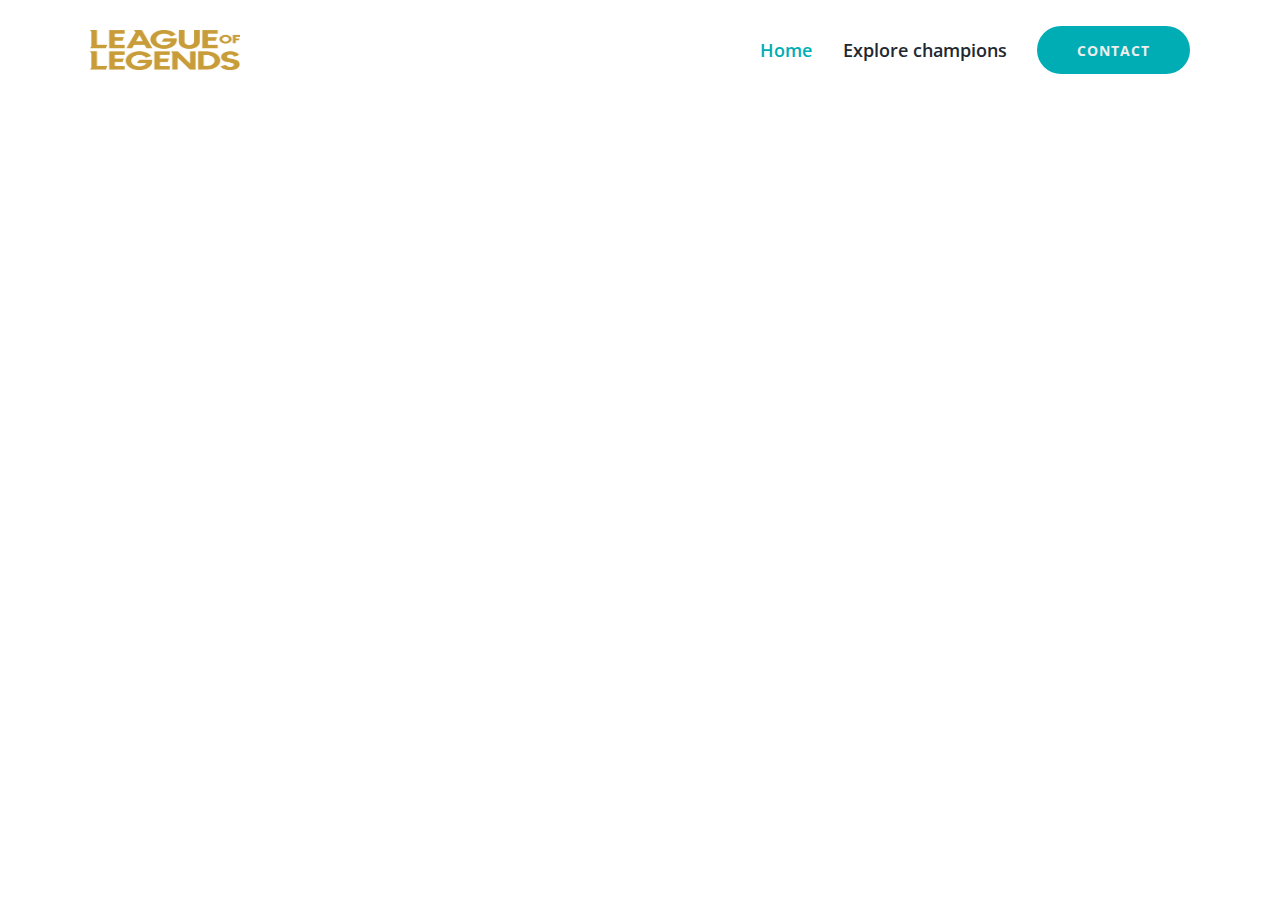
==== index.html @ bd79546c "Add bento-menu and animations" ====
<!DOCTYPE html>
<html lang="en">
  <head>
    <meta charset="UTF-8" />
    <meta http-equiv="X-UA-Compatible" content="IE=edge" />
    <meta name="viewport" content="width=device-width, initial-scale=1.0" />
    <title>League Project</title>
    <link rel="stylesheet" href="./styles.css" />
    <script src="./app.js"></script>
  </head>
  <body>
    <div class="flex flex-col">
      <header>
        <nav class="navbar content-wrapper justify-between items-center">
          <div class="logo">
            <img src="./assets/logo.png" alt="" class="logo" />
          </div>
          <div class="navlinks justify-between items-center">
            <a href="/" class="navlink router-link-active">Home</a>
            <a href="/champions" class="navlink">Explore champions</a>
            <a href="" class="btn-contact">Contact</a>
          </div>
          <div id="mobile-nav" onclick="toggleModal()">
            <div class="bento-menu">
              <div class="bento-dot"></div>
              <div class="bento-dot"></div>
              <div class="bento-dot"></div>
              <div class="bento-dot"></div>
              <div class="bento-dot"></div>
              <div class="bento-dot"></div>
              <div class="bento-dot"></div>
              <div class="bento-dot"></div>
              <div class="bento-dot"></div>
            </div>
            <div class="close-btn"></div>
            <div class="showMenu"></div>
          </div>
        </nav>
      </header>
    </div>
  </body>
</html>
---- styles.css ----
@import url("https://fonts.googleapis.com/css2?family=Open+Sans:wght@400;500;600;700&display=swap");

* {
  margin: 0;
  padding: 0;
  box-sizing: border-box;
  font-family: "Open Sans", sans-serif;
}

a {
  text-decoration: none;
}

.flex {
  display: flex;
}

.flex-col {
  flex-direction: column;
}

.justify-between {
  justify-content: space-between;
}

.items-center {
  align-items: center;
}

/* 

  NAVBAR

*/

.navbar {
  display: flex;
  align-items: center;
  padding: 0 3.125rem;
  font-size: 1.125rem;
  font-weight: 600;
  height: 6.25rem;
}

.content-wrapper {
  margin: 0 auto;
  width: 100%;
  max-width: 75rem;
  display: flex;
  flex-wrap: wrap;
}

.logo {
  height: 2.5rem;
  width: 9.375rem;
}

.navlinks {
  display: flex;
  width: 100%;
  max-width: 26.875rem;
}

.navlink {
  position: relative;
  color: #222831;
}

.navlink:after {
  content: "";
  position: absolute;
  bottom: -3px;
  right: 0;
  left: auto;
  width: 0;
  height: 3px;
  z-index: 2;
  transition: all 250ms cubic-bezier(0.694, 0.048, 0.335, 1);
  background-color: #222831;
}

.navlink:hover:after {
  width: 100%;
  left: 0;
}

.router-link-active {
  color: #00adb5;
}

.router-link-active:after {
  background-color: #00adb5;
}

.btn-contact {
  display: flex;
  align-items: center;
  cursor: pointer;
  height: 3rem;
  padding: 0.75rem 2.5rem;
  border: 2px #00adb5;
  border-radius: 3.125rem;
  color: #eee;
  background-color: #00adb5;
  font-size: 0.875rem;
  font-weight: 700;
  letter-spacing: 1px;
  text-transform: uppercase;
  transition: all 350ms ease;
}

.btn-contact:hover {
  background-color: #4dc5cb;
}

#mobile-nav {
  display: none;
}

.bento-menu {
  width: 1.75rem;
  height: 1.75rem;
  display: flex;
  flex-wrap: wrap;
  justify-content: space-between;
  box-sizing: content-box;
  padding: 5px;
  cursor: pointer;
}

.bento-dot {
  width: 0.5rem;
  height: 0.5rem;
  border-radius: 50%;
  background-color: #00adb5;
}

.show-anim-in {
  animation: rotateToOne-bento-dot 0.3s;
  opacity: 1;
  border-radius: 0;
}

@keyframes rotateToOne-bento-dot {
  to {
    opacity: 1;
    transform: rotate(0deg) scale(1);
  }

  80% {
    opacity: 0.8;
    transform: rotate(180deg) scale(0.8);
  }

  60% {
    opacity: 0.6;
    transform: rotate(1turn) scale(0.6);
  }

  40% {
    opacity: 0.4;
    transform: rotate(540deg) scale(0.4);
  }

  20% {
    opacity: 0.2;
    transform: rotate(2turn) scale(0.2);
  }

  0% {
    opacity: 0;
    transform: rotate(900deg) scale(0);
  }
}

.hide-anim-out {
  animation: rotateToZero-bento-dot 0.3s;
  opacity: 0;
  border-radius: 50%;
}

@keyframes rotateToZero-bento-dot {
  0% {
    opacity: 1;
    transform: rotate(0deg) scale(1);
  }

  20% {
    opacity: 0.8;
    transform: rotate(180deg) scale(0.8);
  }

  40% {
    opacity: 0.6;
    transform: rotate(1turn) scale(0.6);
  }

  60% {
    opacity: 0.4;
    transform: rotate(540deg) scale(0.4);
  }

  80% {
    opacity: 0.2;
    transform: rotate(2turn) scale(0.2);
  }

  to {
    opacity: 0;
    transform: rotate(900deg) scale(0);
  }
}

@media (max-width: 750px) {
  .navlinks {
    display: none;
  }

  #mobile-nav {
    display: block;
  }
}
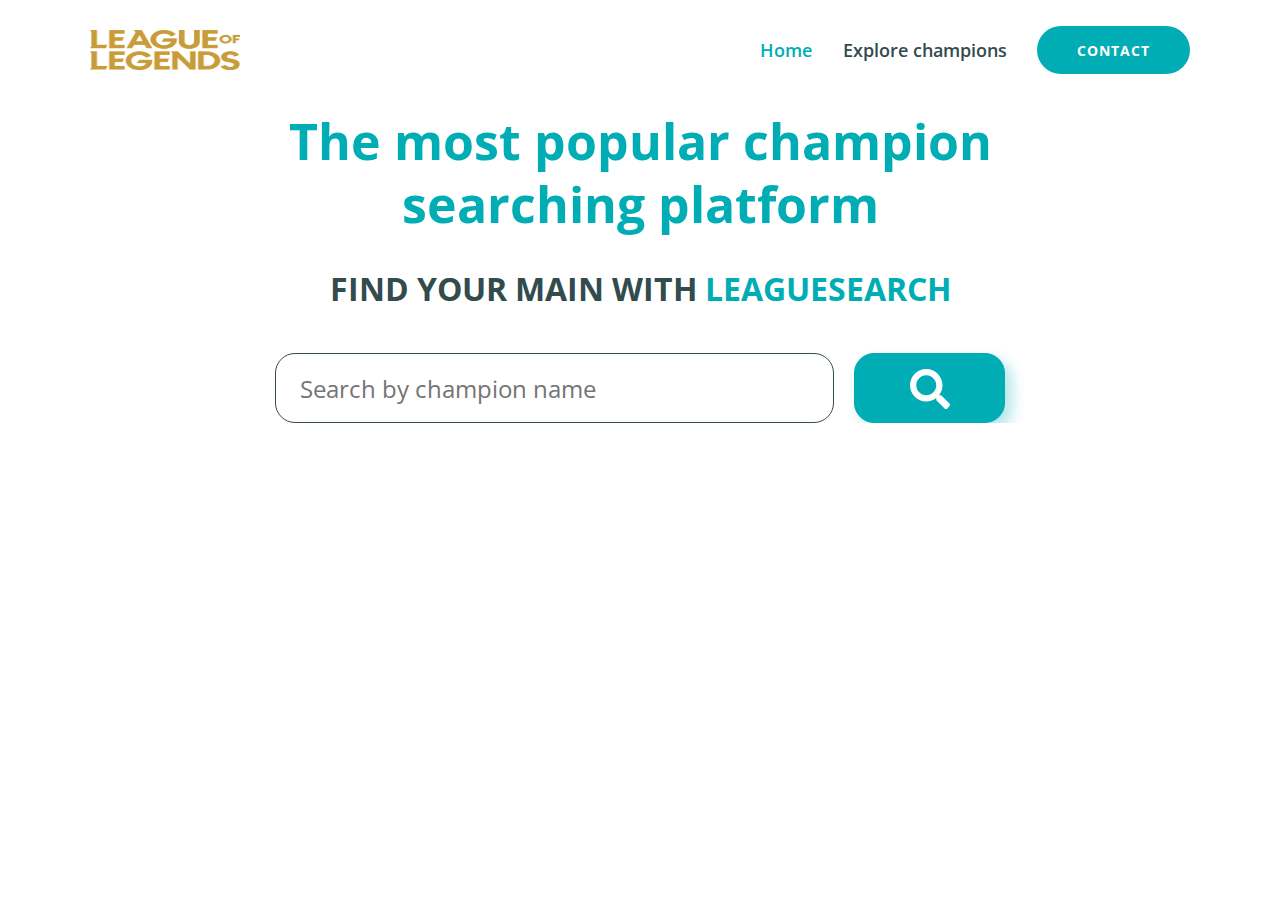
==== commit 5ca704ba: "Add landing header section" ====
--- a/index.html
+++ b/index.html
@@ -33,10 +33,78 @@
               <div class="bento-dot"></div>
             </div>
             <div class="close-btn"></div>
-            <div class="showMenu"></div>
+            <div class="showMenu">
+              <a
+                href="/"
+                class="link router-link-exact-active router-link-active"
+                >Home</a
+              >
+              <a href="/explore-champions" class="link">Explore Champions</a>
+              <a
+                href="/"
+                class="link router-link-exact-active router-link-active"
+                >Contact</a
+              >
+            </div>
           </div>
         </nav>
       </header>
+
+      <section id="landing-page">
+        <div
+          class="content-wrapper flex-col items-center justify-between relative"
+        >
+          <div
+            class="flex flex-col items-center"
+            style="z-index: 10; background-color: #fff"
+          >
+            <div class="w-full">
+              <div class="landing__title--animation">
+                <h1 class="landing__title">
+                  The most popular champion searching platform
+                </h1>
+              </div>
+            </div>
+            <div class="w-full">
+              <div class="landing__sub-title--animation">
+                <h2 class="landing__sub-title">
+                  Find your main with
+                  <span style="color: #00adb5">LeagueSearch</span>
+                </h2>
+              </div>
+            </div>
+            <div class="w-full">
+              <div class="landing__input--animation">
+                <div class="input-wrapper">
+                  <input
+                    type="text"
+                    placeholder="Search by champion name"
+                    class="landing__input"
+                  />
+                  <button class="btn-search not-loading">
+                    <svg
+                      aria-hidden="true"
+                      focusable="false"
+                      data-prefix="fas"
+                      data-icon="search"
+                      role="img"
+                      xmlns="http://www.w3.org/2000/svg"
+                      viewBox="0 0 512 512"
+                      class="search-icon"
+                    >
+                      <path
+                        fill="currentColor"
+                        d="M505 442.7L405.3 343c-4.5-4.5-10.6-7-17-7H372c27.6-35.3 44-79.7 44-128C416 93.1 322.9 0 208 0S0 93.1 0 208s93.1 208 208 208c48.3 0 92.7-16.4 128-44v16.3c0 6.4 2.5 12.5 7 17l99.7 99.7c9.4 9.4 24.6 9.4 33.9 0l28.3-28.3c9.4-9.4 9.4-24.6.1-34zM208 336c-70.7 0-128-57.2-128-128 0-70.7 57.2-128 128-128 70.7 0 128 57.2 128 128 0 70.7-57.2 128-128 128z"
+                      ></path>
+                    </svg>
+                  </button>
+                </div>
+              </div>
+            </div>
+          </div>
+          
+        </div>
+      </section>
     </div>
   </body>
 </html>
--- a/styles.css
+++ b/styles.css
@@ -27,6 +27,14 @@
   align-items: center;
 }
 
+.relative {
+  position: relative;
+}
+
+.w-full {
+  width: 100%;
+}
+
 /* 
 
   NAVBAR
@@ -36,34 +44,34 @@
 .navbar {
   display: flex;
   align-items: center;
-  padding: 0 3.125rem;
-  font-size: 1.125rem;
+  padding: 0 50px;
+  font-size: 18px;
   font-weight: 600;
-  height: 6.25rem;
+  height: 100px;
 }
 
 .content-wrapper {
   margin: 0 auto;
   width: 100%;
-  max-width: 75rem;
+  max-width: 1200px;
   display: flex;
   flex-wrap: wrap;
 }
 
 .logo {
-  height: 2.5rem;
-  width: 9.375rem;
+  height: 40px;
+  width: 150px;
 }
 
 .navlinks {
   display: flex;
   width: 100%;
-  max-width: 26.875rem;
+  max-width: 430px;
 }
 
 .navlink {
   position: relative;
-  color: #222831;
+  color: #324b4d;
 }
 
 .navlink:after {
@@ -76,7 +84,7 @@
   height: 3px;
   z-index: 2;
   transition: all 250ms cubic-bezier(0.694, 0.048, 0.335, 1);
-  background-color: #222831;
+  background-color: #324b4d;
 }
 
 .navlink:hover:after {
@@ -97,12 +105,12 @@
   align-items: center;
   cursor: pointer;
   height: 3rem;
-  padding: 0.75rem 2.5rem;
+  padding: 12px 40px;
   border: 2px #00adb5;
-  border-radius: 3.125rem;
-  color: #eee;
+  border-radius: 50px;
+  color: #fff;
   background-color: #00adb5;
-  font-size: 0.875rem;
+  font-size: 14px;
   font-weight: 700;
   letter-spacing: 1px;
   text-transform: uppercase;
@@ -115,11 +123,12 @@
 
 #mobile-nav {
   display: none;
+  position: relative;
 }
 
 .bento-menu {
-  width: 1.75rem;
-  height: 1.75rem;
+  width: 28px;
+  height: 28px;
   display: flex;
   flex-wrap: wrap;
   justify-content: space-between;
@@ -129,8 +138,8 @@
 }
 
 .bento-dot {
-  width: 0.5rem;
-  height: 0.5rem;
+  width: 8px;
+  height: 8px;
   border-radius: 50%;
   background-color: #00adb5;
 }
@@ -211,6 +220,207 @@
   }
 }
 
+.close-btn {
+  pointer-events: auto;
+  position: absolute;
+  top: 0;
+  left: 0;
+  width: 38px;
+  height: 38px;
+  background-color: transparent;
+  z-index: 2000;
+  cursor: pointer;
+}
+
+.close-btn.show:before,
+.close-btn.show:after {
+  width: 24px;
+}
+
+.close-btn:before {
+  transform: translate(-50%, -50%) rotate(45deg);
+  transition: all 0.25s ease-in-out 0.18s;
+}
+
+.close-btn:after {
+  transform: translate(-50%, -50%) rotate(-45deg);
+  transition: all 0.25s ease-in-out 0.43s;
+}
+
+.close-btn:before,
+.close-btn:after {
+  content: "";
+  position: absolute;
+  height: 2px;
+  width: 0;
+  top: 50%;
+  left: 50%;
+  background-color: #00adb5;
+}
+
+.showMenu {
+  transform: translateX(100%);
+  opacity: 0;
+  position: fixed;
+  width: 100%;
+  height: 100vh;
+  top: 0;
+  left: 0;
+  z-index: 1005;
+  background-color: hsla(0, 0%, 100%, 0.95);
+  transition: all 0.4s ease;
+  display: flex;
+  flex-direction: column;
+  justify-content: center;
+}
+
+.showMenu.active {
+  transform: translateX(0);
+  opacity: 1;
+}
+
+.showMenu {
+  position: fixed;
+  width: 100%;
+  height: 100vh;
+  top: 0;
+  left: 0;
+  z-index: 1005;
+  background-color: hsla(0, 0%, 100%, 0.95);
+  transition: all 0.4s ease;
+  display: flex;
+  flex-direction: column;
+  justify-content: center;
+}
+
+.link {
+  color: #00adb5;
+  text-align: center;
+  font-size: 30px;
+  margin-bottom: 60px;
+  padding: 16px 0;
+  position: relative;
+}
+
+/* 
+
+  LANDING PAGE
+
+*/
+
+#landing-page {
+  max-width: 100vw;
+  padding: 10px 20px 0 20px;
+  overflow: hidden;
+  display: flex;
+  flex: 1;
+}
+
+.landing__title {
+  font-size: 58px;
+  max-width: 730px;
+  font-weight: 700;
+  line-height: 1.25;
+  color: #00adb5;
+  text-align: center;
+  margin-bottom: 30px;
+}
+
+.landing__sub-title {
+  font-size: 32px;
+  font-weight: 700;
+  line-height: 1.5;
+  color: #324b4d;
+  text-transform: uppercase;
+  margin-bottom: 80px;
+  text-align: center;
+}
+
+.landing__title--animation,
+.landing__sub-title--animation,
+.landing__input--animation {
+  animation-duration: 1500ms;
+  transition-duration: 1500ms;
+  width: 100%;
+}
+
+.landing__title--animation {
+  animation-delay: 300ms;
+  transition-delay: 300ms;
+}
+
+.landing__sub-title--animation {
+  animation-delay: 600ms;
+  transition-delay: 600ms;
+}
+
+.landing__input--animation {
+  animation-delay: 1100ms;
+  transition-delay: 1100ms;
+}
+
+.input-wrapper {
+  width: 100%;
+  position: relative;
+  display: flex;
+  justify-content: center;
+}
+
+.landing__input {
+  background-color: #fff;
+  border-radius: 20px;
+  border: 1px solid #324b4d;
+  color: #324b4d;
+  display: inline-block;
+  height: 4.375rem;
+  line-height: 40px;
+  outline: none;
+  padding: 0 16px;
+  transition: border-color 0.2s cubic-bezier(0.645, 0.045, 0.355, 1);
+  width: 100%;
+  font-size: 24px;
+  padding-left: 24px;
+}
+
+.btn-search {
+  width: 200px;
+  margin-left: 20px;
+  font-size: 40px;
+  color: #fff;
+  border-radius: 20px;
+  transition: all 250ms ease;
+}
+
+.not-loading {
+  border: 1px solid #00adb5;
+  background-color: #00adb5;
+  box-shadow: 7px 7px 14px rgb(0 173 181 / 30%);
+  cursor: pointer;
+}
+
+.search-icon {
+  overflow: visible;
+  width: 1em;
+  display: inline-block;
+  font-size: inherit;
+  height: 1em;
+  vertical-align: -0.125em;
+}
+
+@media (max-height: 1200px) {
+  #landing-page {
+    max-height: none;
+  }
+
+  .landing__title {
+    font-size: 50px;
+  }
+
+  .landing__sub-title {
+    margin-bottom: 40px;
+  }
+}
+
 @media (max-width: 750px) {
   .navlinks {
     display: none;
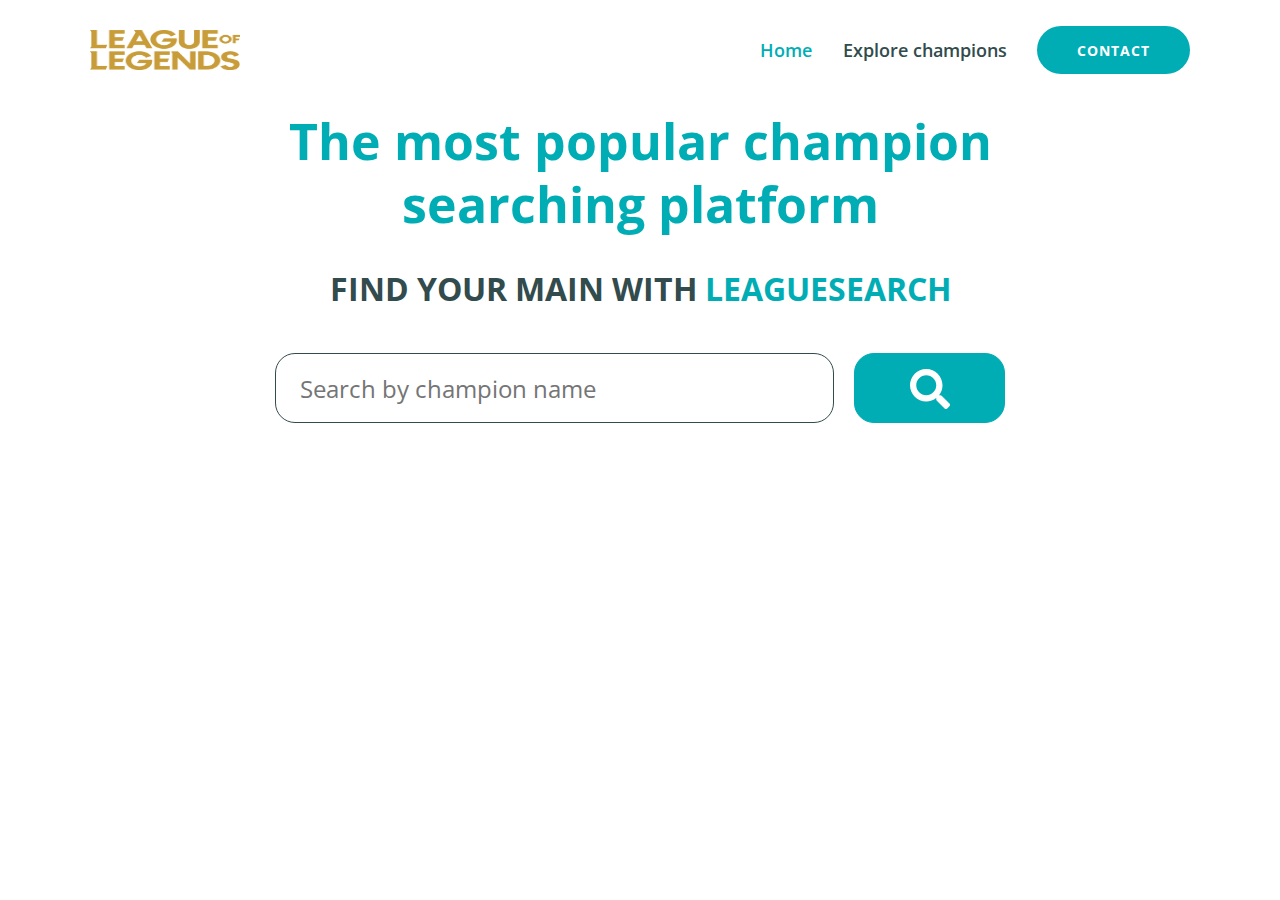
==== commit 976a85a6: "Add details & animations to input/search" ====
--- a/index.html
+++ b/index.html
@@ -81,7 +81,10 @@
                     placeholder="Search by champion name"
                     class="landing__input"
                   />
-                  <button class="btn-search not-loading">
+                  <button
+                    class="btn-search not-loading"
+                    onclick="toggleLoading()"
+                  >
                     <svg
                       aria-hidden="true"
                       focusable="false"
@@ -97,12 +100,30 @@
                         d="M505 442.7L405.3 343c-4.5-4.5-10.6-7-17-7H372c27.6-35.3 44-79.7 44-128C416 93.1 322.9 0 208 0S0 93.1 0 208s93.1 208 208 208c48.3 0 92.7-16.4 128-44v16.3c0 6.4 2.5 12.5 7 17l99.7 99.7c9.4 9.4 24.6 9.4 33.9 0l28.3-28.3c9.4-9.4 9.4-24.6.1-34zM208 336c-70.7 0-128-57.2-128-128 0-70.7 57.2-128 128-128 70.7 0 128 57.2 128 128 0 70.7-57.2 128-128 128z"
                       ></path>
                     </svg>
+                    <svg
+                      data-v-cf78a876=""
+                      data-v-2a11e7ca=""
+                      aria-hidden="true"
+                      focusable="false"
+                      data-prefix="fas"
+                      data-icon="spinner"
+                      role="img"
+                      xmlns="http://www.w3.org/2000/svg"
+                      viewBox="0 0 512 512"
+                      class="loading-icon"
+                    >
+                      <path
+                        data-v-cf78a876=""
+                        fill="currentColor"
+                        d="M304 48c0 26.51-21.49 48-48 48s-48-21.49-48-48 21.49-48 48-48 48 21.49 48 48zm-48 368c-26.51 0-48 21.49-48 48s21.49 48 48 48 48-21.49 48-48-21.49-48-48-48zm208-208c-26.51 0-48 21.49-48 48s21.49 48 48 48 48-21.49 48-48-21.49-48-48-48zM96 256c0-26.51-21.49-48-48-48S0 229.49 0 256s21.49 48 48 48 48-21.49 48-48zm12.922 99.078c-26.51 0-48 21.49-48 48s21.49 48 48 48 48-21.49 48-48c0-26.509-21.491-48-48-48zm294.156 0c-26.51 0-48 21.49-48 48s21.49 48 48 48 48-21.49 48-48c0-26.509-21.49-48-48-48zM108.922 60.922c-26.51 0-48 21.49-48 48s21.49 48 48 48 48-21.49 48-48-21.491-48-48-48z"
+                        class=""
+                      ></path>
+                    </svg>
                   </button>
                 </div>
               </div>
             </div>
           </div>
-          
         </div>
       </section>
     </div>
--- a/styles.css
+++ b/styles.css
@@ -9,6 +9,11 @@
 
 a {
   text-decoration: none;
+}
+
+::selection {
+  background: #9696d8;
+  color: #fff;
 }
 
 .flex {
@@ -336,27 +341,39 @@
   text-align: center;
 }
 
-.landing__title--animation,
-.landing__sub-title--animation,
+.landing__title--animation {
+  animation: fade-up 1500ms 300ms backwards;
+  width: 100%;
+}
+
+.landing__sub-title--animation {
+  animation: fade-up 1500ms 600ms backwards;
+  width: 100%;
+}
+
 .landing__input--animation {
-  animation-duration: 1500ms;
-  transition-duration: 1500ms;
-  width: 100%;
-}
-
-.landing__title--animation {
-  animation-delay: 300ms;
-  transition-delay: 300ms;
-}
-
-.landing__sub-title--animation {
-  animation-delay: 600ms;
-  transition-delay: 600ms;
-}
-
-.landing__input--animation {
-  animation-delay: 1100ms;
-  transition-delay: 1100ms;
+  animation: fade-in 1500ms 1100ms backwards;
+  width: 100%;
+}
+
+@keyframes fade-up {
+  0% {
+    opacity: 0;
+    transform: translateY(80px);
+  }
+  100% {
+    opacity: 1;
+    transform: translateY(0);
+  }
+}
+
+@keyframes fade-in {
+  0% {
+    opacity: 0;
+  }
+  100% {
+    opacity: 1;
+  }
 }
 
 .input-wrapper {
@@ -376,10 +393,13 @@
   line-height: 40px;
   outline: none;
   padding: 0 16px;
-  transition: border-color 0.2s cubic-bezier(0.645, 0.045, 0.355, 1);
   width: 100%;
   font-size: 24px;
   padding-left: 24px;
+}
+
+.landing__input:focus {
+  border: 2px solid #00adb5;
 }
 
 .btn-search {
@@ -391,22 +411,61 @@
   transition: all 250ms ease;
 }
 
+.btn-search:active {
+  transform: scale(0.95);
+}
+
 .not-loading {
   border: 1px solid #00adb5;
   background-color: #00adb5;
-  box-shadow: 7px 7px 14px rgb(0 173 181 / 30%);
   cursor: pointer;
 }
 
-.search-icon {
+.not-loading:hover {
+  border: 1px solid #9696d8;
+  background-color: #9696d8;
+}
+
+.loading {
+  background-color: #324b4d;
+  cursor: no-drop;
+}
+
+.loading:hover {
+  background-color: #000;
+}
+
+.search-icon,
+.loading-icon {
   overflow: visible;
   width: 1em;
-  display: inline-block;
+  display: none;
   font-size: inherit;
   height: 1em;
   vertical-align: -0.125em;
 }
 
+.not-loading .search-icon {
+  display: inline-block;
+}
+
+.loading .loading-icon {
+  display: inline-block;
+}
+
+.loading-icon {
+  animation: rotate-spinner 1s linear infinite;
+}
+
+@keyframes rotate-spinner {
+  0% {
+    transform: rotate(0deg);
+  }
+  to {
+    transform: rotate(1turn);
+  }
+}
+
 @media (max-height: 1200px) {
   #landing-page {
     max-height: none;
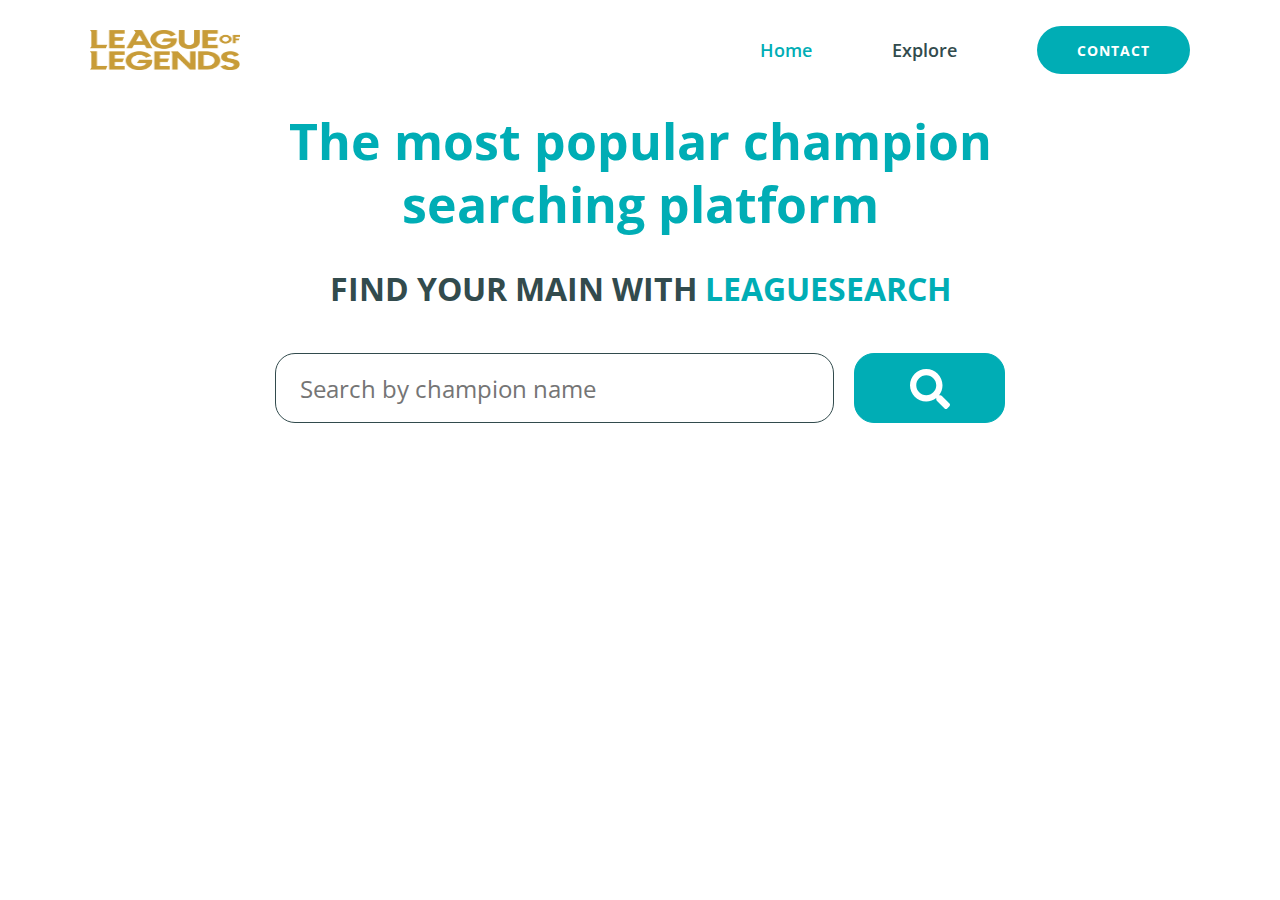
==== commit 4864c2c8: "Fetch data & start building Explore page" ====
--- a/index.html
+++ b/index.html
@@ -4,7 +4,7 @@
     <meta charset="UTF-8" />
     <meta http-equiv="X-UA-Compatible" content="IE=edge" />
     <meta name="viewport" content="width=device-width, initial-scale=1.0" />
-    <title>League Project</title>
+    <title>LeagueSearch | Explore League of Legends Champions</title>
     <link rel="stylesheet" href="./styles.css" />
     <script src="./app.js"></script>
   </head>
@@ -17,8 +17,8 @@
           </div>
           <div class="navlinks justify-between items-center">
             <a href="/" class="navlink router-link-active">Home</a>
-            <a href="/champions" class="navlink">Explore champions</a>
-            <a href="" class="btn-contact">Contact</a>
+            <a href="explore.html" class="navlink">Explore</a>
+            <a href="" class="btn-contact" onclick="contactAlert()">Contact</a>
           </div>
           <div id="mobile-nav" onclick="toggleModal()">
             <div class="bento-menu">
--- a/styles.css
+++ b/styles.css
@@ -24,6 +24,10 @@
   flex-direction: column;
 }
 
+.flex-1 {
+  flex: 1 1 0%;
+}
+
 .justify-between {
   justify-content: space-between;
 }
@@ -40,9 +44,18 @@
   width: 100%;
 }
 
+.content-wrapper,
+.explore__content-wrapper {
+  margin: 0 auto;
+  width: 100%;
+  max-width: 1200px;
+  display: flex;
+  flex-wrap: wrap;
+}
+
 /* 
 
-  NAVBAR
+NAVBAR
 
 */
 
@@ -53,14 +66,6 @@
   font-size: 18px;
   font-weight: 600;
   height: 100px;
-}
-
-.content-wrapper {
-  margin: 0 auto;
-  width: 100%;
-  max-width: 1200px;
-  display: flex;
-  flex-wrap: wrap;
 }
 
 .logo {
@@ -489,3 +494,53 @@
     display: block;
   }
 }
+
+/* 
+
+  EXPLORE
+
+*/
+
+#app {
+  min-height: 100vh;
+  display: flex;
+  flex-direction: column;
+}
+
+.explore__navbar {
+  height: 326px;
+  padding: 40px 15px;
+  background-color: gray;
+  align-items: center;
+  position: relative;
+  font-size: 18px;
+  font-weight: 600;
+}
+
+.explore__content-wrapper {
+  margin-top: -20px;
+  z-index: 1005;
+}
+
+.explore__navlink {
+  position: relative;
+  color: #fff;
+}
+
+.explore__navlink:after {
+  content: "";
+  position: absolute;
+  bottom: -3px;
+  right: 0;
+  left: auto;
+  width: 0;
+  height: 3px;
+  z-index: 2;
+  transition: all 250ms cubic-bezier(0.694, 0.048, 0.335, 1);
+  background-color: #fff;
+}
+
+.explore__navlink:hover:after {
+  width: 100%;
+  left: 0;
+}
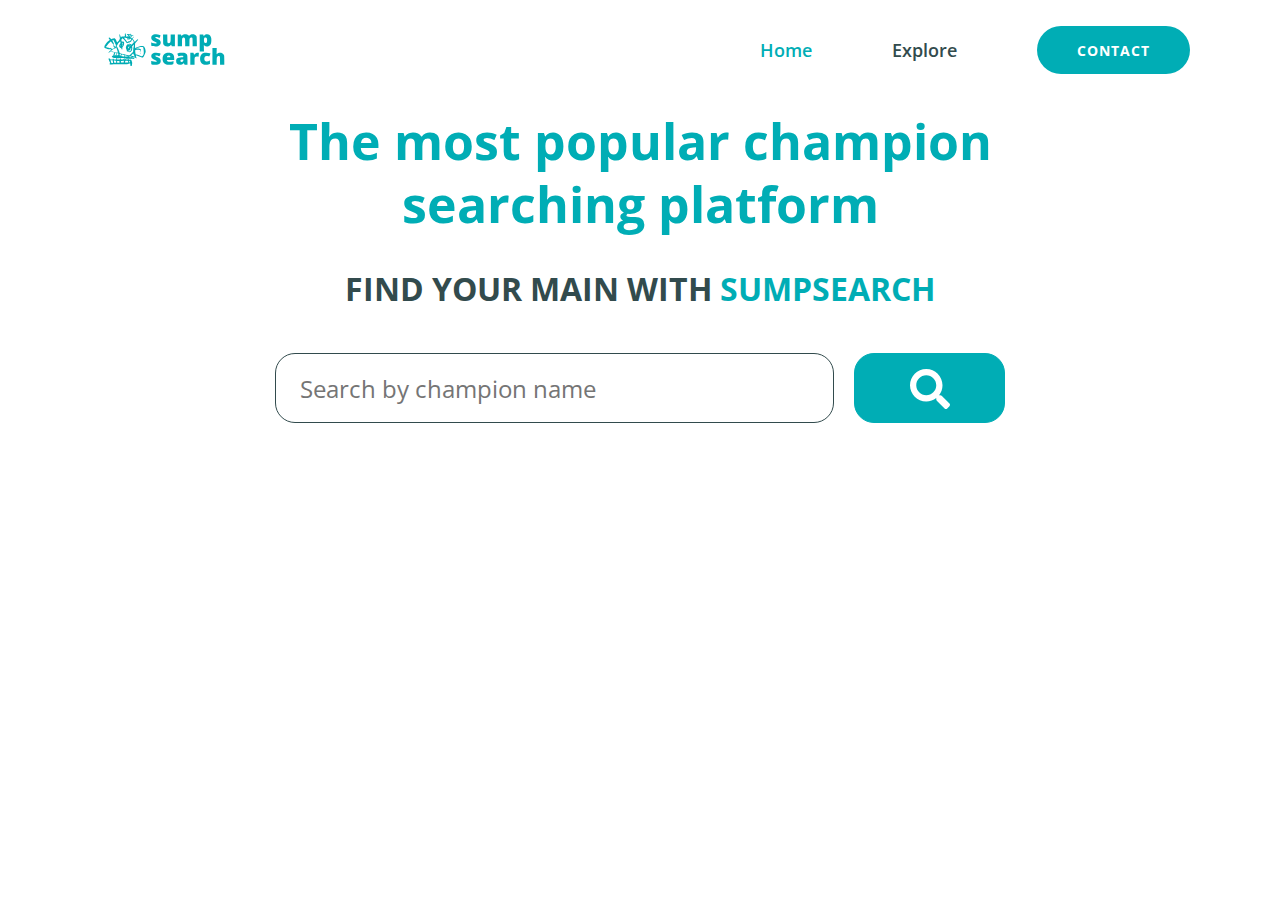
==== commit eb7d2e85: "Update logo" ====
--- a/index.html
+++ b/index.html
@@ -4,7 +4,7 @@
     <meta charset="UTF-8" />
     <meta http-equiv="X-UA-Compatible" content="IE=edge" />
     <meta name="viewport" content="width=device-width, initial-scale=1.0" />
-    <title>LeagueSearch | Explore League of Legends Champions</title>
+    <title>SumpSearch | Explore League of Legends Champions</title>
     <link rel="stylesheet" href="./styles.css" />
     <script src="./app.js"></script>
   </head>
@@ -13,7 +13,7 @@
       <header>
         <nav class="navbar content-wrapper justify-between items-center">
           <div class="logo">
-            <img src="./assets/logo.png" alt="" class="logo" />
+            <img src="./assets/sumpsearch-logo.svg" alt="" class="logo" />
           </div>
           <div class="navlinks justify-between items-center">
             <a href="/" class="navlink router-link-active">Home</a>
@@ -39,7 +39,7 @@
                 class="link router-link-exact-active router-link-active"
                 >Home</a
               >
-              <a href="/explore-champions" class="link">Explore Champions</a>
+              <a href="explore.html" class="link">Explore Champions</a>
               <a
                 href="/"
                 class="link router-link-exact-active router-link-active"
@@ -69,7 +69,7 @@
               <div class="landing__sub-title--animation">
                 <h2 class="landing__sub-title">
                   Find your main with
-                  <span style="color: #00adb5">LeagueSearch</span>
+                  <span style="color: #00adb5">SumpSearch</span>
                 </h2>
               </div>
             </div>
--- a/styles.css
+++ b/styles.css
@@ -51,6 +51,7 @@
   max-width: 1200px;
   display: flex;
   flex-wrap: wrap;
+  z-index: 2;
 }
 
 /* 
@@ -71,6 +72,8 @@
 .logo {
   height: 40px;
   width: 150px;
+  filter: brightness(0) saturate(100%) invert(46%) sepia(51%) saturate(4001%)
+    hue-rotate(153deg) brightness(100%) contrast(101%);
 }
 
 .navlinks {
@@ -471,30 +474,6 @@
   }
 }
 
-@media (max-height: 1200px) {
-  #landing-page {
-    max-height: none;
-  }
-
-  .landing__title {
-    font-size: 50px;
-  }
-
-  .landing__sub-title {
-    margin-bottom: 40px;
-  }
-}
-
-@media (max-width: 750px) {
-  .navlinks {
-    display: none;
-  }
-
-  #mobile-nav {
-    display: block;
-  }
-}
-
 /* 
 
   EXPLORE
@@ -544,3 +523,148 @@
   width: 100%;
   left: 0;
 }
+
+.explore__bento-dot {
+  width: 8px;
+  height: 8px;
+  border-radius: 50%;
+  background-color: #fff;
+}
+
+.explore__title {
+  font-weight: 500;
+  letter-spacing: 2px;
+  text-align: center;
+  letter-spacing: 0.1em;
+  font-size: 45px;
+  max-width: 1000px;
+  margin-bottom: 40px;
+  color: #fff;
+}
+
+.explore__input-wrapper {
+  width: 100%;
+  max-width: 600px;
+  position: relative;
+  border-radius: 50px;
+  overflow: hidden;
+}
+
+.explore__input {
+  color: rgba(0, 0, 0, 0.87);
+  width: 100%;
+  max-width: 800px;
+  height: 60px;
+  font-size: 20px;
+  padding-left: 20px;
+  border: none;
+}
+
+.explore__input:focus {
+  outline: none;
+}
+
+.search-wrapper {
+  position: absolute;
+  cursor: pointer;
+  top: 0;
+  bottom: 0;
+  right: 0;
+  z-index: 10000;
+  padding: 0 20px 0 8px;
+  color: #00adb5;
+  font-size: 32px;
+  transition: all 0.2s ease;
+}
+
+.search-wrapper:hover {
+  color: #9696d8;
+}
+
+.explore__search-icon {
+  overflow: visible;
+  width: 1em;
+  display: inline-block;
+  font-size: inherit;
+  height: 1em;
+  vertical-align: -0.125em;
+}
+
+.overlay {
+  background-image: url("http://ddragon.leagueoflegends.com/cdn/img/champion/splash/Caitlyn_28.jpg");
+  background-repeat: no-repeat;
+  background-position: 50%;
+  background-size: cover;
+  background-attachment: fixed;
+  width: 100%;
+  position: absolute;
+  top: 0;
+  left: 0;
+  bottom: 0;
+  right: 0;
+  z-index: 1;
+}
+
+.overlay:after {
+  content: "";
+  position: absolute;
+  top: 0;
+  left: 0;
+  right: 0;
+  bottom: 0;
+  background-color: rgba(97, 99, 160, 0.5);
+  pointer-events: none;
+}
+
+.explore__logo {
+  height: 40px;
+  width: 150px;
+  filter: brightness(0) saturate(100%) invert(1);
+}
+
+@media (max-height: 1200px) {
+  #landing-page {
+    max-height: none;
+  }
+
+  .landing__title {
+    font-size: 50px;
+  }
+
+  .landing__sub-title {
+    margin-bottom: 40px;
+  }
+}
+
+@media (max-width: 750px) {
+  .navlinks {
+    display: none;
+  }
+
+  #mobile-nav {
+    display: block;
+  }
+}
+
+@media (max-width: 585px) {
+  .landing__title,
+  .landing__sub-title {
+    text-align: left;
+  }
+
+  .input-wrapper {
+    flex-direction: column;
+  }
+
+  .landing__input {
+    font-size: 16px;
+    height: 60px;
+    padding-left: 8px;
+  }
+
+  .btn-search {
+    max-width: none;
+    width: 100%;
+    margin: 20px 0 0 0px;
+  }
+}
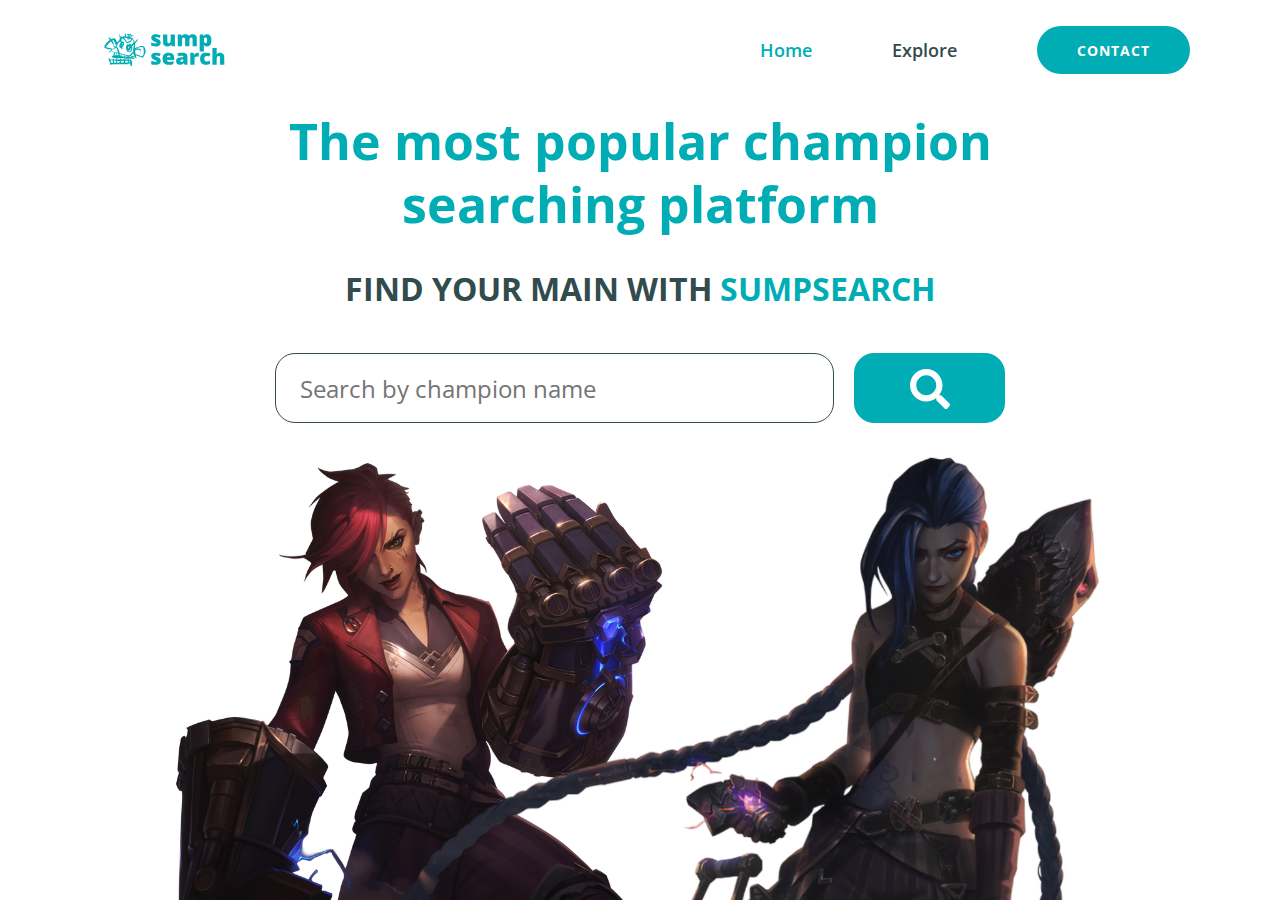
==== commit eb41b933: "Add landing images" ====
--- a/index.html
+++ b/index.html
@@ -51,9 +51,7 @@
       </header>
 
       <section id="landing-page">
-        <div
-          class="content-wrapper flex-col items-center justify-between relative"
-        >
+        <div class="content-wrapper flex-col items-center justify-between">
           <div
             class="flex flex-col items-center"
             style="z-index: 10; background-color: #fff"
@@ -124,6 +122,16 @@
               </div>
             </div>
           </div>
+          <img
+            src="./assets/landing-img.png"
+            alt="Arcane Jinx and Vi"
+            class="landing__img"
+          />
+          <img
+            src="./assets/arcane-jinx.png"
+            alt="Arcane Jinx"
+            class="jinx__img"
+          />
         </div>
       </section>
     </div>
--- a/styles.css
+++ b/styles.css
@@ -5,6 +5,10 @@
   padding: 0;
   box-sizing: border-box;
   font-family: "Open Sans", sans-serif;
+}
+
+body {
+  overflow: hidden;
 }
 
 a {
@@ -474,6 +478,21 @@
   }
 }
 
+.landing__img {
+  max-width: max-content;
+  bottom: 0px;
+  height: 50vh;
+  position: absolute;
+}
+
+.jinx__img {
+  max-width: max-content;
+  bottom: 0px;
+  height: 50vh;
+  position: absolute;
+  display: none;
+}
+
 /* 
 
   EXPLORE
@@ -646,6 +665,22 @@
   }
 }
 
+@media (max-width: 1024px) {
+  .landing__img {
+    display: none;
+  }
+
+  .jinx__img {
+    display: block;
+  }
+}
+
+@media (max-width: 680px) {
+  .jinx__img {
+    display: none;
+  }
+}
+
 @media (max-width: 585px) {
   .landing__title,
   .landing__sub-title {
@@ -667,4 +702,8 @@
     width: 100%;
     margin: 20px 0 0 0px;
   }
-}
+
+  .landing__img {
+    display: none;
+  }
+}
